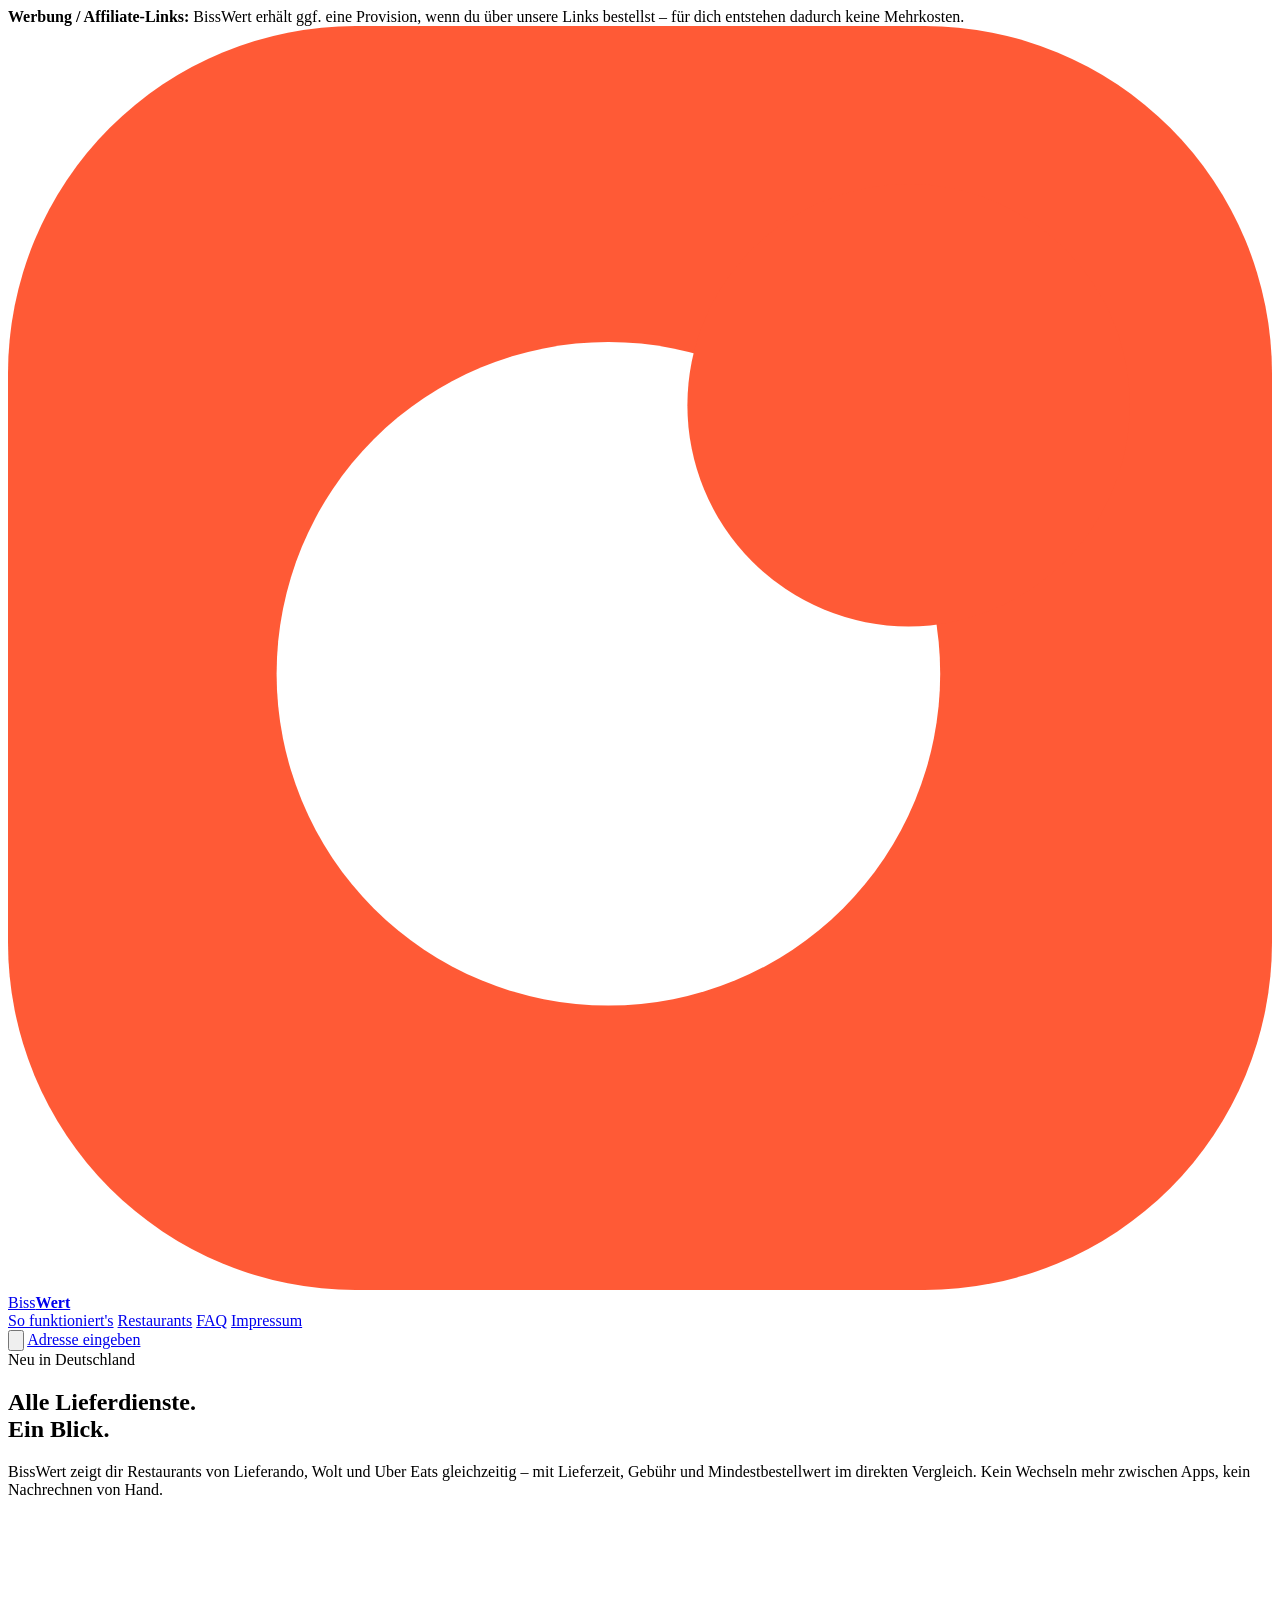
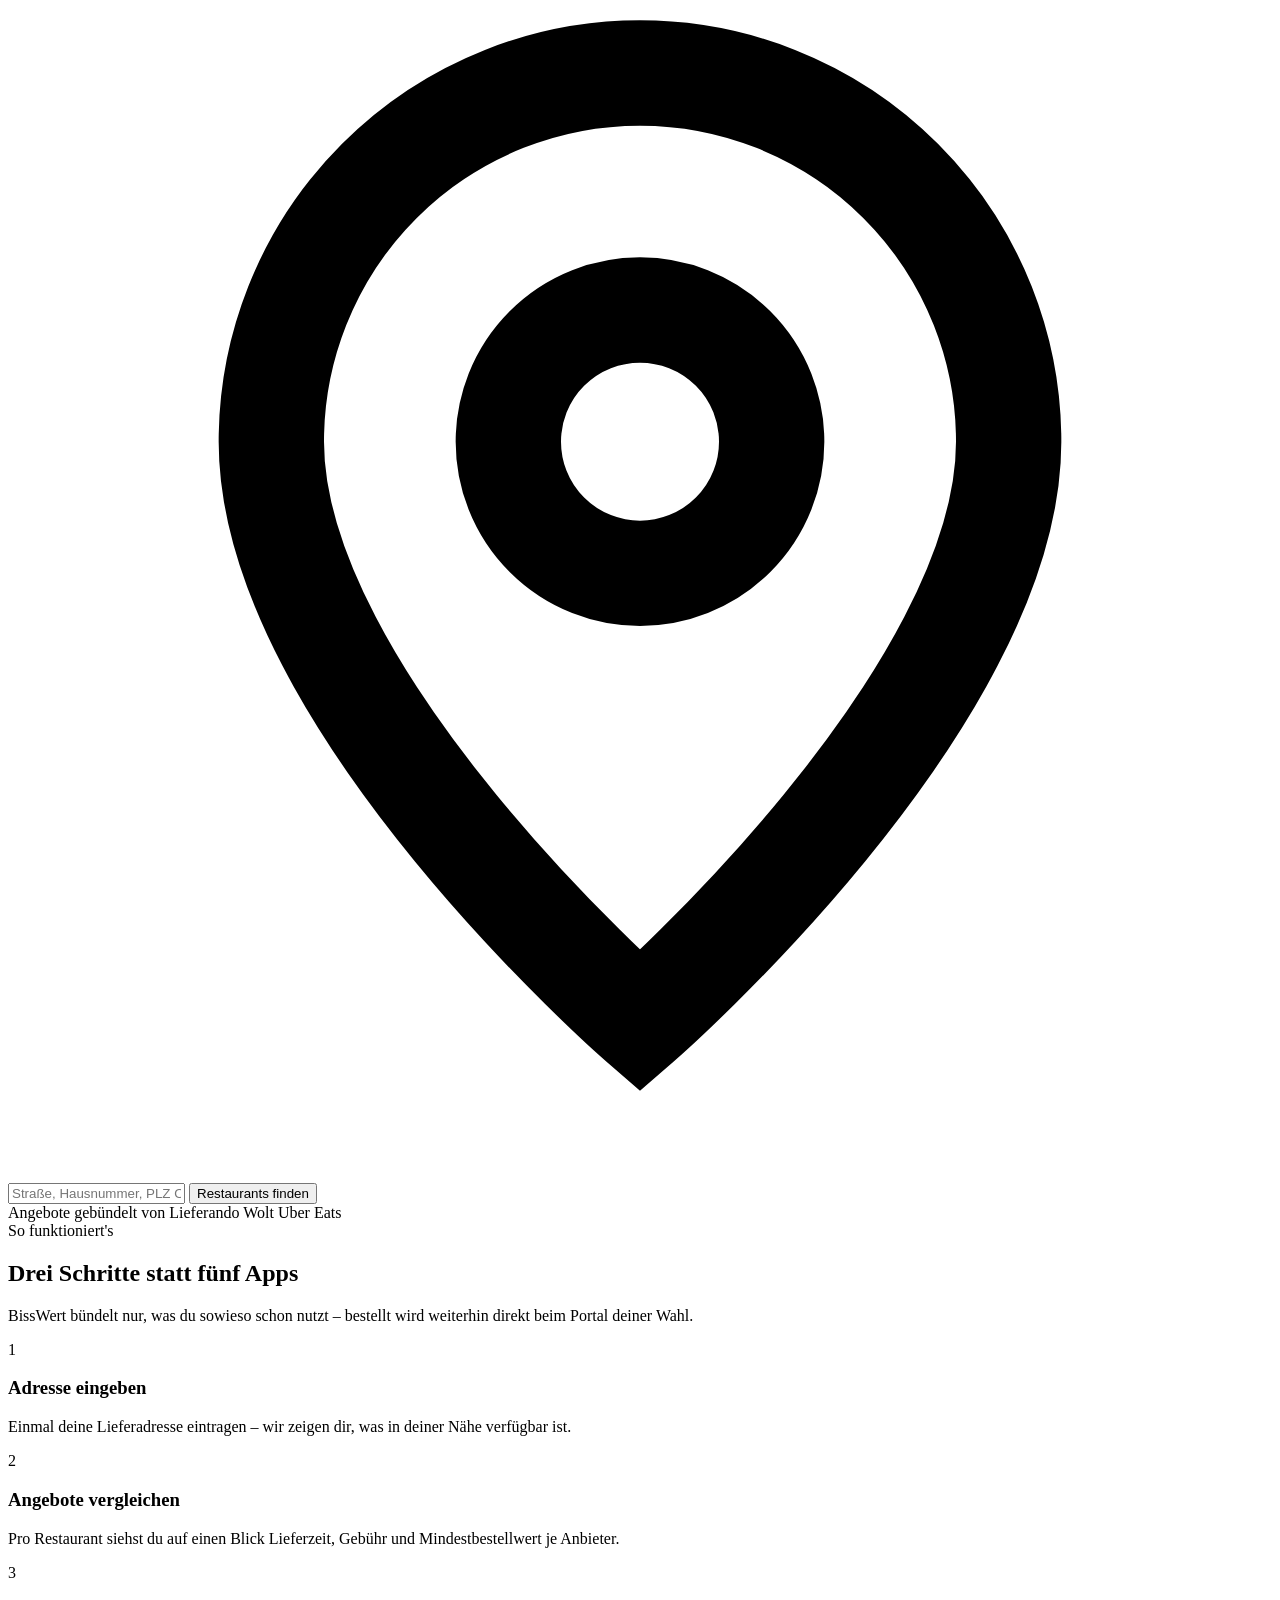
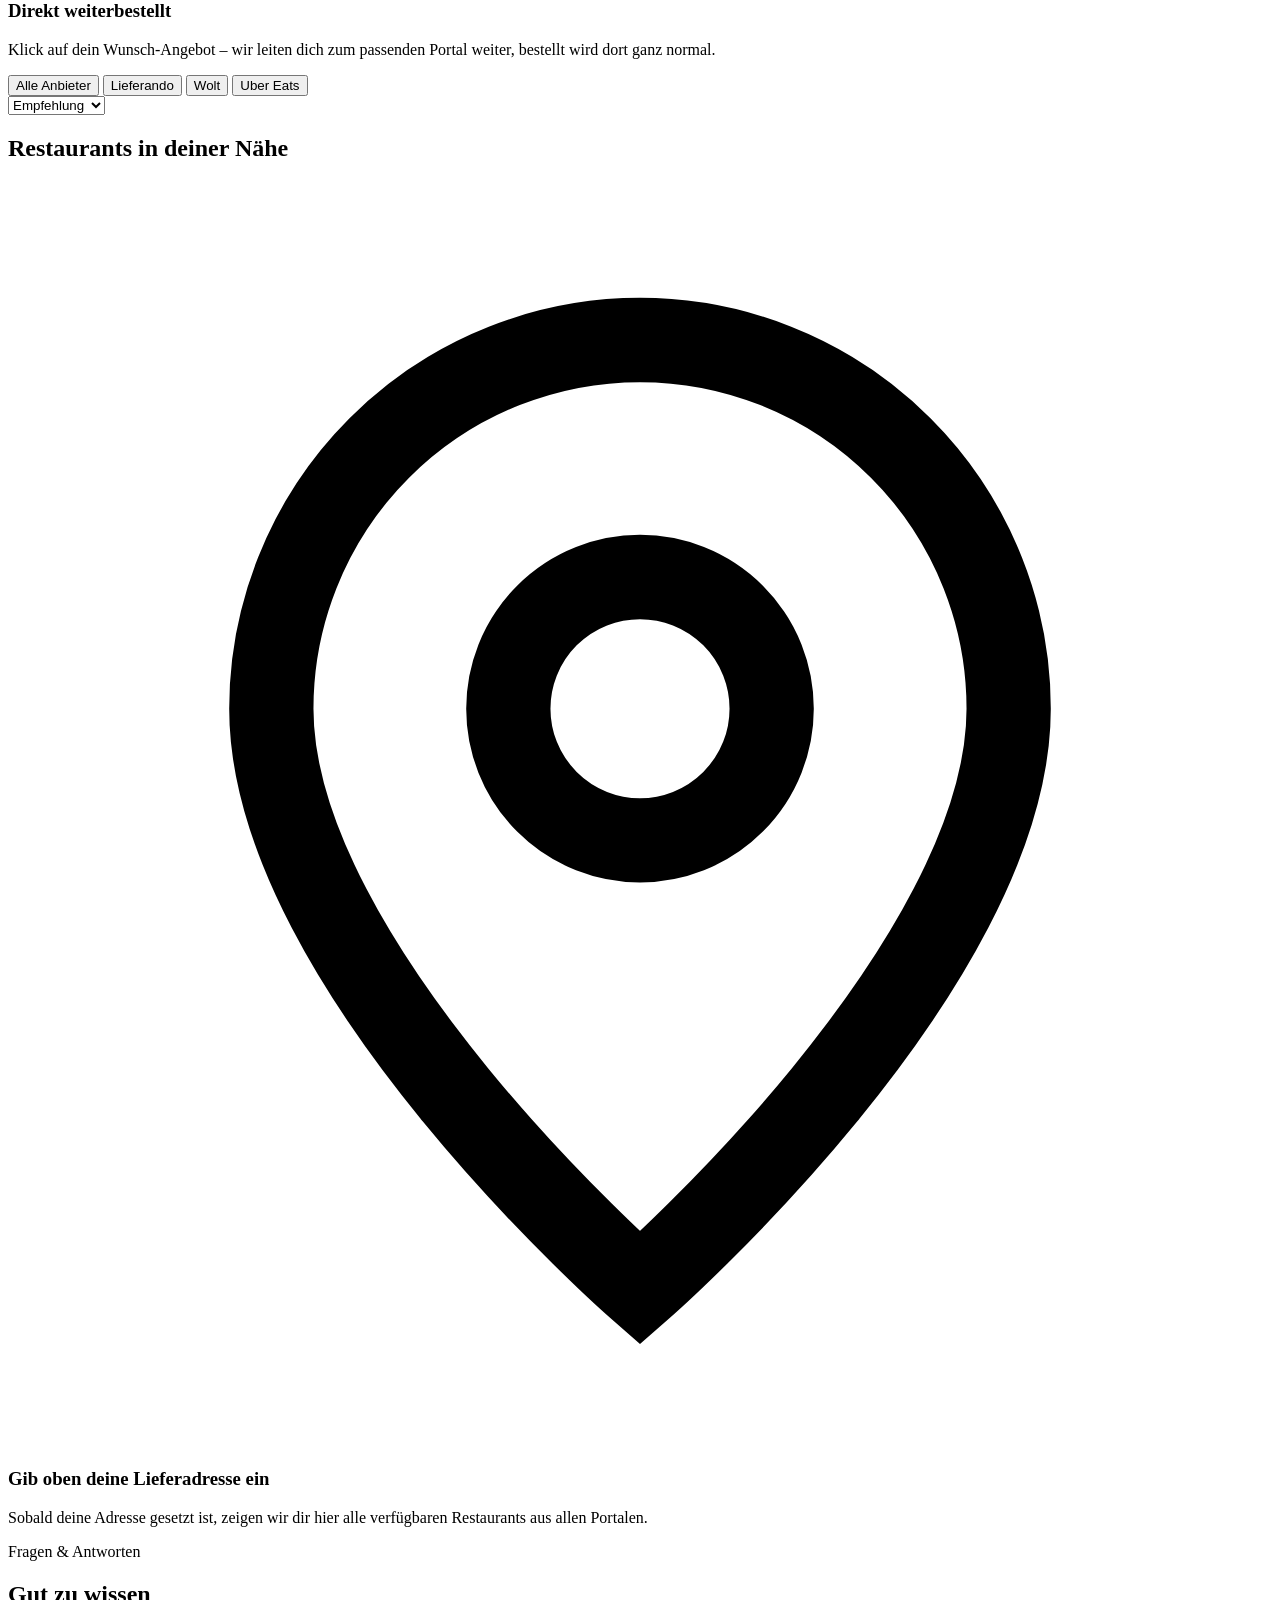
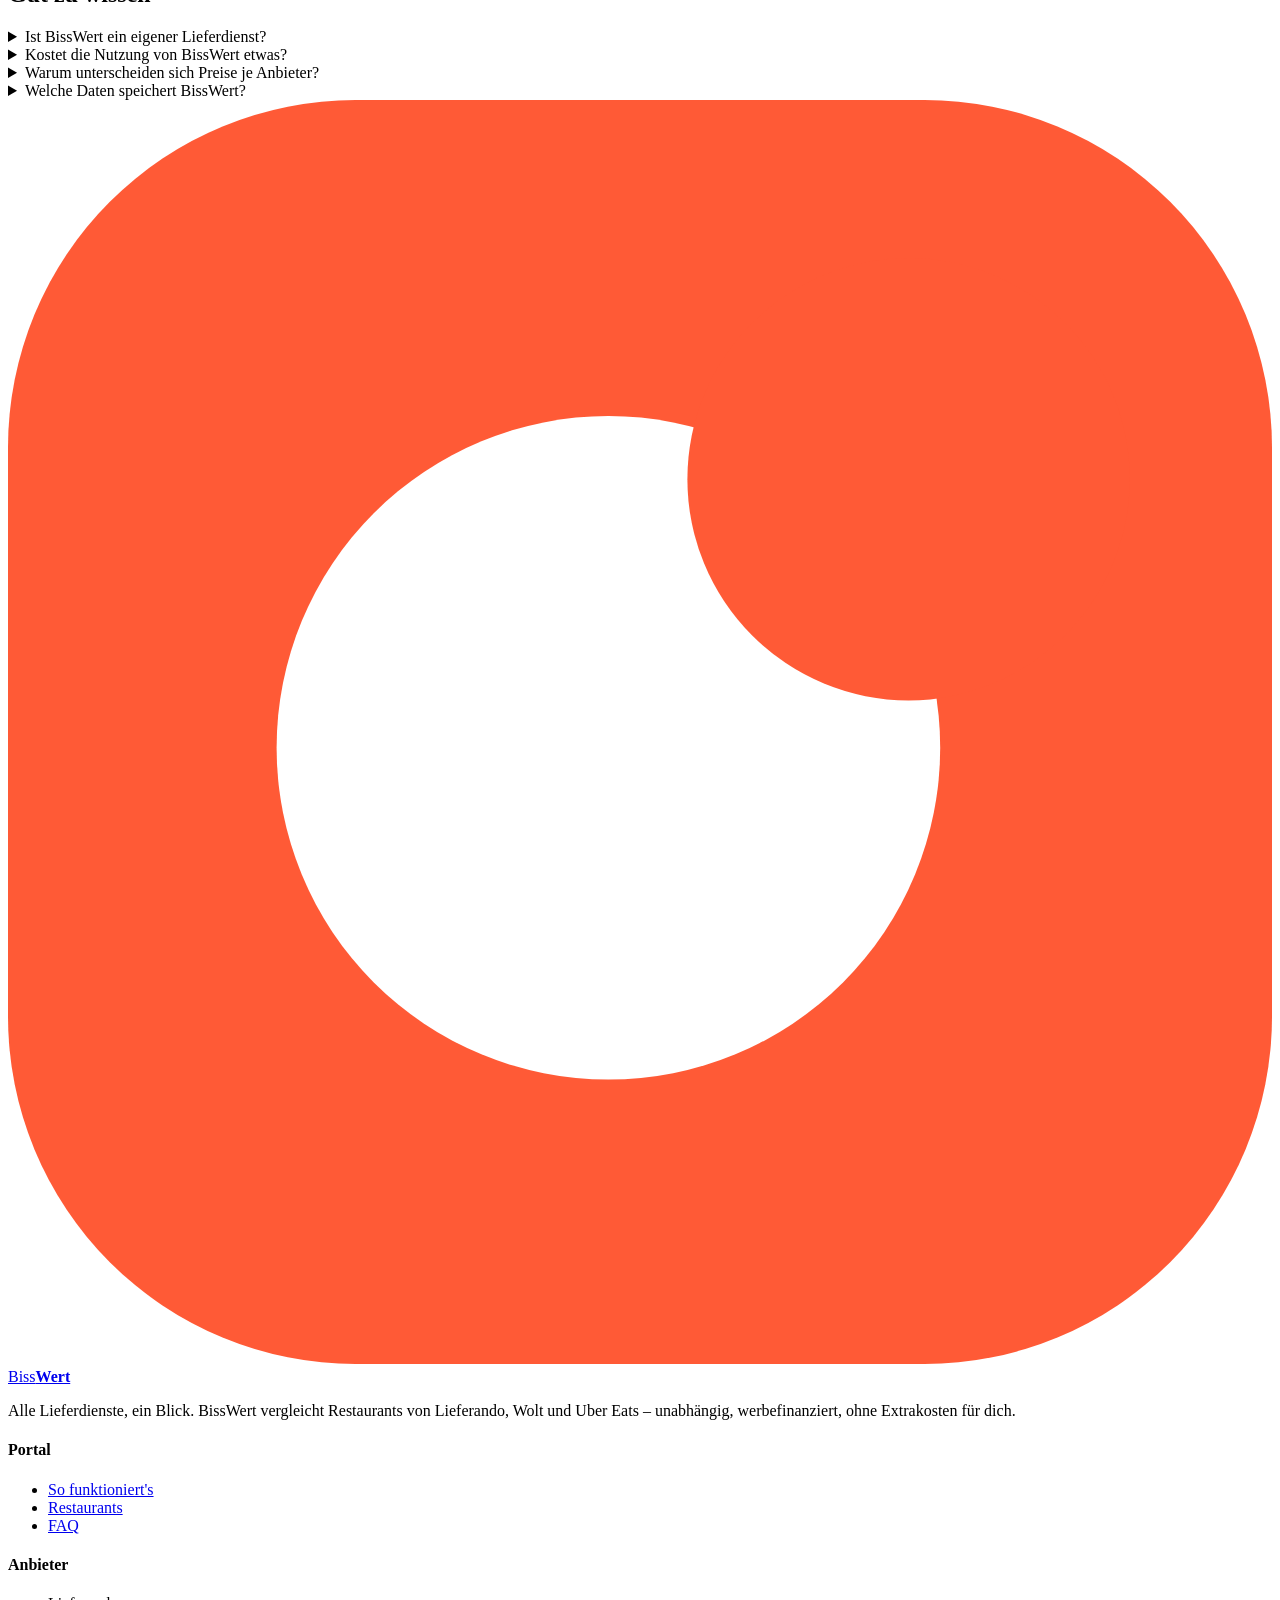
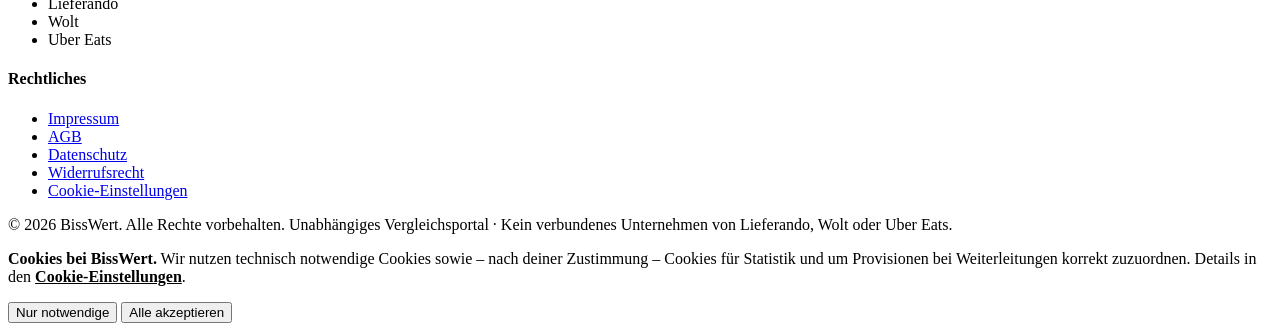
==== index.html @ 99bbf326 "Add files via upload" ====
<!DOCTYPE html>
<html lang="de">
<head>
<meta charset="UTF-8" />
<meta name="viewport" content="width=device-width, initial-scale=1, viewport-fit=cover" />
<title>BissWert – Alle Lieferdienste. Ein Blick.</title>
<meta name="description" content="BissWert vergleicht Restaurants von Lieferando, Wolt, Uber Eats & Co. auf einen Blick – ohne fünf Apps zu öffnen." />
<link rel="icon" href="data:image/svg+xml,<svg xmlns=%22http://www.w3.org/2000/svg%22 viewBox=%220 0 40 40%22><rect width=%2240%22 height=%2240%22 rx=%2211%22 fill=%22%23ff5a36%22/><circle cx=%2220%22 cy=%2220%22 r=%2211%22 fill=%22white%22/><circle cx=%2229%22 cy=%2213%22 r=%227%22 fill=%22%23ff5a36%22/></svg>" />
<link rel="stylesheet" href="css/style.css" />
</head>
<body>

<div class="ad-disclosure">
  <b>Werbung / Affiliate-Links:</b> BissWert erhält ggf. eine Provision, wenn du über unsere Links bestellst – für dich entstehen dadurch keine Mehrkosten.
</div>

<header class="site-header">
  <div class="container">
    <a href="index.html" class="brand" aria-label="BissWert – Startseite">
      <svg class="logo-mark" viewBox="0 0 40 40" xmlns="http://www.w3.org/2000/svg" aria-hidden="true">
        <rect width="40" height="40" rx="11" fill="#FF5A36"/>
        <circle cx="19" cy="20.5" r="10.5" fill="#ffffff"/>
        <circle cx="28.5" cy="12" r="7" fill="#FF5A36"/>
      </svg>
      <span class="brand-name">Biss<b>Wert</b></span>
    </a>
    <nav class="main-nav" aria-label="Hauptnavigation">
      <a href="#so-funktionierts">So funktioniert's</a>
      <a href="#results-section">Restaurants</a>
      <a href="#faq">FAQ</a>
      <a href="legal.html#impressum">Impressum</a>
    </nav>
    <div class="header-actions">
      <button class="address-pill" id="address-pill" type="button">
        <svg viewBox="0 0 24 24" fill="none" stroke="currentColor" stroke-width="2"><path d="M12 21s-7-6.1-7-11a7 7 0 1 1 14 0c0 4.9-7 11-7 11z"/><circle cx="12" cy="10" r="2.5"/></svg>
        <span id="address-pill-text"></span>
      </button>
      <a href="#address-input" class="btn btn-primary btn-sm" id="cta-header">Adresse eingeben</a>
    </div>
  </div>
</header>

<section class="hero">
  <div class="container">
    <span class="eyebrow">Neu in Deutschland</span>
    <h1>Alle Lieferdienste.<br>Ein <span>Blick.</span></h1>
    <p class="hero-sub">
      BissWert zeigt dir Restaurants von Lieferando, Wolt und Uber Eats gleichzeitig –
      mit Lieferzeit, Gebühr und Mindestbestellwert im direkten Vergleich. Kein Wechseln
      mehr zwischen Apps, kein Nachrechnen von Hand.
    </p>

    <form class="search-card" id="address-form">
      <div class="search-row">
        <svg viewBox="0 0 24 24" fill="none" stroke="currentColor" stroke-width="2"><path d="M12 21s-7-6.1-7-11a7 7 0 1 1 14 0c0 4.9-7 11-7 11z"/><circle cx="12" cy="10" r="2.5"/></svg>
        <input id="address-input" type="text" placeholder="Straße, Hausnummer, PLZ Ort" autocomplete="street-address" aria-label="Lieferadresse eingeben" />
        <button class="btn btn-primary" type="submit">Restaurants finden</button>
      </div>
    </form>

    <div class="trust-row">
      <span class="label">Angebote gebündelt von</span>
      <span class="provider-chip"><span class="dot" style="background:#ff8000"></span>Lieferando</span>
      <span class="provider-chip"><span class="dot" style="background:#00c2e0"></span>Wolt</span>
      <span class="provider-chip"><span class="dot" style="background:#06c167"></span>Uber Eats</span>
    </div>
  </div>
</section>

<section class="steps-section" id="so-funktionierts">
  <div class="container">
    <div class="section-head">
      <div class="section-eyebrow">So funktioniert's</div>
      <h2>Drei Schritte statt fünf Apps</h2>
      <p>BissWert bündelt nur, was du sowieso schon nutzt – bestellt wird weiterhin direkt beim Portal deiner Wahl.</p>
    </div>
    <div class="steps-grid">
      <div class="step-card">
        <div class="step-num">1</div>
        <h3>Adresse eingeben</h3>
        <p>Einmal deine Lieferadresse eintragen – wir zeigen dir, was in deiner Nähe verfügbar ist.</p>
      </div>
      <div class="step-card">
        <div class="step-num">2</div>
        <h3>Angebote vergleichen</h3>
        <p>Pro Restaurant siehst du auf einen Blick Lieferzeit, Gebühr und Mindestbestellwert je Anbieter.</p>
      </div>
      <div class="step-card">
        <div class="step-num">3</div>
        <h3>Direkt weiterbestellt</h3>
        <p>Klick auf dein Wunsch-Angebot – wir leiten dich zum passenden Portal weiter, bestellt wird dort ganz normal.</p>
      </div>
    </div>
  </div>
</section>

<section class="results-section" id="results-section">
  <div class="filter-bar">
    <div class="container">
      <div class="filter-chips">
        <button class="chip is-active" data-provider="all">Alle Anbieter</button>
        <button class="chip" data-provider="lieferando"><span class="dot" style="background:#ff8000"></span>Lieferando</button>
        <button class="chip" data-provider="wolt"><span class="dot" style="background:#00c2e0"></span>Wolt</button>
        <button class="chip" data-provider="ubereats"><span class="dot" style="background:#06c167"></span>Uber Eats</button>
      </div>
      <select class="sort-select" id="sort-select" aria-label="Sortierung">
        <option value="empfehlung">Empfehlung</option>
        <option value="zeit">Lieferzeit</option>
        <option value="gebuehr">Liefergebühr</option>
        <option value="bewertung">Bewertung</option>
      </select>
    </div>
  </div>

  <div class="container" id="results">
    <div class="results-meta">
      <h2>Restaurants in deiner Nähe</h2>
      <span id="results-count"></span>
    </div>

    <div class="empty-state" id="empty-state">
      <svg class="icon" viewBox="0 0 24 24" fill="none" stroke="currentColor" stroke-width="1.6"><path d="M12 21s-7-6.1-7-11a7 7 0 1 1 14 0c0 4.9-7 11-7 11z"/><circle cx="12" cy="10" r="2.5"/></svg>
      <h3>Gib oben deine Lieferadresse ein</h3>
      <p>Sobald deine Adresse gesetzt ist, zeigen wir dir hier alle verfügbaren Restaurants aus allen Portalen.</p>
    </div>

    <div class="restaurant-grid" id="restaurant-grid" style="display:none;"></div>
  </div>
</section>

<section class="faq-section" id="faq">
  <div class="container">
    <div class="section-head">
      <div class="section-eyebrow">Fragen &amp; Antworten</div>
      <h2>Gut zu wissen</h2>
    </div>
    <div class="faq-list">
      <details class="faq-item">
        <summary>Ist BissWert ein eigener Lieferdienst?</summary>
        <p>Nein. BissWert liefert nicht selbst und schließt keine Verträge über Speisen ab. Wir zeigen dir gebündelt, was Lieferando, Wolt und Uber Eats in deiner Nähe anbieten – bestellt wird direkt beim jeweiligen Portal.</p>
      </details>
      <details class="faq-item">
        <summary>Kostet die Nutzung von BissWert etwas?</summary>
        <p>Nein, die Nutzung ist für dich kostenlos. Wir finanzieren uns über Provisionen der Partnerportale, wenn du über einen unserer Links bestellst.</p>
      </details>
      <details class="faq-item">
        <summary>Warum unterscheiden sich Preise je Anbieter?</summary>
        <p>Liefergebühren, Mindestbestellwerte und teils auch Speisepreise werden von jedem Portal selbst festgelegt und können sich kurzfristig ändern. Die finalen Angaben siehst du immer auf der Seite des jeweiligen Anbieters.</p>
      </details>
      <details class="faq-item">
        <summary>Welche Daten speichert BissWert?</summary>
        <p>Details dazu findest du in unserer <a href="legal.html#datenschutz" style="color:var(--accent); font-weight:600;">Datenschutzerklärung</a>.</p>
      </details>
    </div>
  </div>
</section>

<footer class="site-footer">
  <div class="container">
    <div class="footer-grid">
      <div class="footer-brand">
        <a href="index.html" class="brand" aria-label="BissWert – Startseite">
          <svg class="logo-mark" viewBox="0 0 40 40" xmlns="http://www.w3.org/2000/svg" aria-hidden="true">
            <rect width="40" height="40" rx="11" fill="#FF5A36"/>
            <circle cx="19" cy="20.5" r="10.5" fill="#ffffff"/>
            <circle cx="28.5" cy="12" r="7" fill="#FF5A36"/>
          </svg>
          <span class="brand-name">Biss<b>Wert</b></span>
        </a>
        <p>Alle Lieferdienste, ein Blick. BissWert vergleicht Restaurants von Lieferando, Wolt und Uber Eats – unabhängig, werbefinanziert, ohne Extrakosten für dich.</p>
      </div>
      <div class="footer-col">
        <h4>Portal</h4>
        <ul>
          <li><a href="index.html#so-funktionierts">So funktioniert's</a></li>
          <li><a href="index.html#results-section">Restaurants</a></li>
          <li><a href="index.html#faq">FAQ</a></li>
        </ul>
      </div>
      <div class="footer-col">
        <h4>Anbieter</h4>
        <ul>
          <li><span>Lieferando</span></li>
          <li><span>Wolt</span></li>
          <li><span>Uber Eats</span></li>
        </ul>
      </div>
      <div class="footer-col">
        <h4>Rechtliches</h4>
        <ul>
          <li><a href="legal.html#impressum">Impressum</a></li>
          <li><a href="legal.html#agb">AGB</a></li>
          <li><a href="legal.html#datenschutz">Datenschutz</a></li>
          <li><a href="legal.html#widerruf">Widerrufsrecht</a></li>
          <li><a href="legal.html#cookies">Cookie-Einstellungen</a></li>
        </ul>
      </div>
    </div>
    <div class="footer-bottom">
      <span>© <span id="year"></span> BissWert. Alle Rechte vorbehalten.</span>
      <span>Unabhängiges Vergleichsportal · Kein verbundenes Unternehmen von Lieferando, Wolt oder Uber Eats.</span>
    </div>
  </div>
</footer>

<div class="cookie-banner" id="cookie-banner">
  <p><b>Cookies bei BissWert.</b> Wir nutzen technisch notwendige Cookies sowie – nach deiner Zustimmung – Cookies für Statistik und um Provisionen bei Weiterleitungen korrekt zuzuordnen. Details in den <a href="legal.html#cookies" style="color:var(--accent); font-weight:600;">Cookie-Einstellungen</a>.</p>
  <div class="cookie-actions">
    <button class="btn btn-ghost btn-sm" id="cookie-necessary">Nur notwendige</button>
    <button class="btn btn-primary btn-sm" id="cookie-accept">Alle akzeptieren</button>
  </div>
</div>

<div class="toast" id="toast"></div>

<script>document.getElementById("year").textContent = new Date().getFullYear();</script>
<script src="js/config.js"></script>
<script src="js/app.js"></script>
</body>
</html>
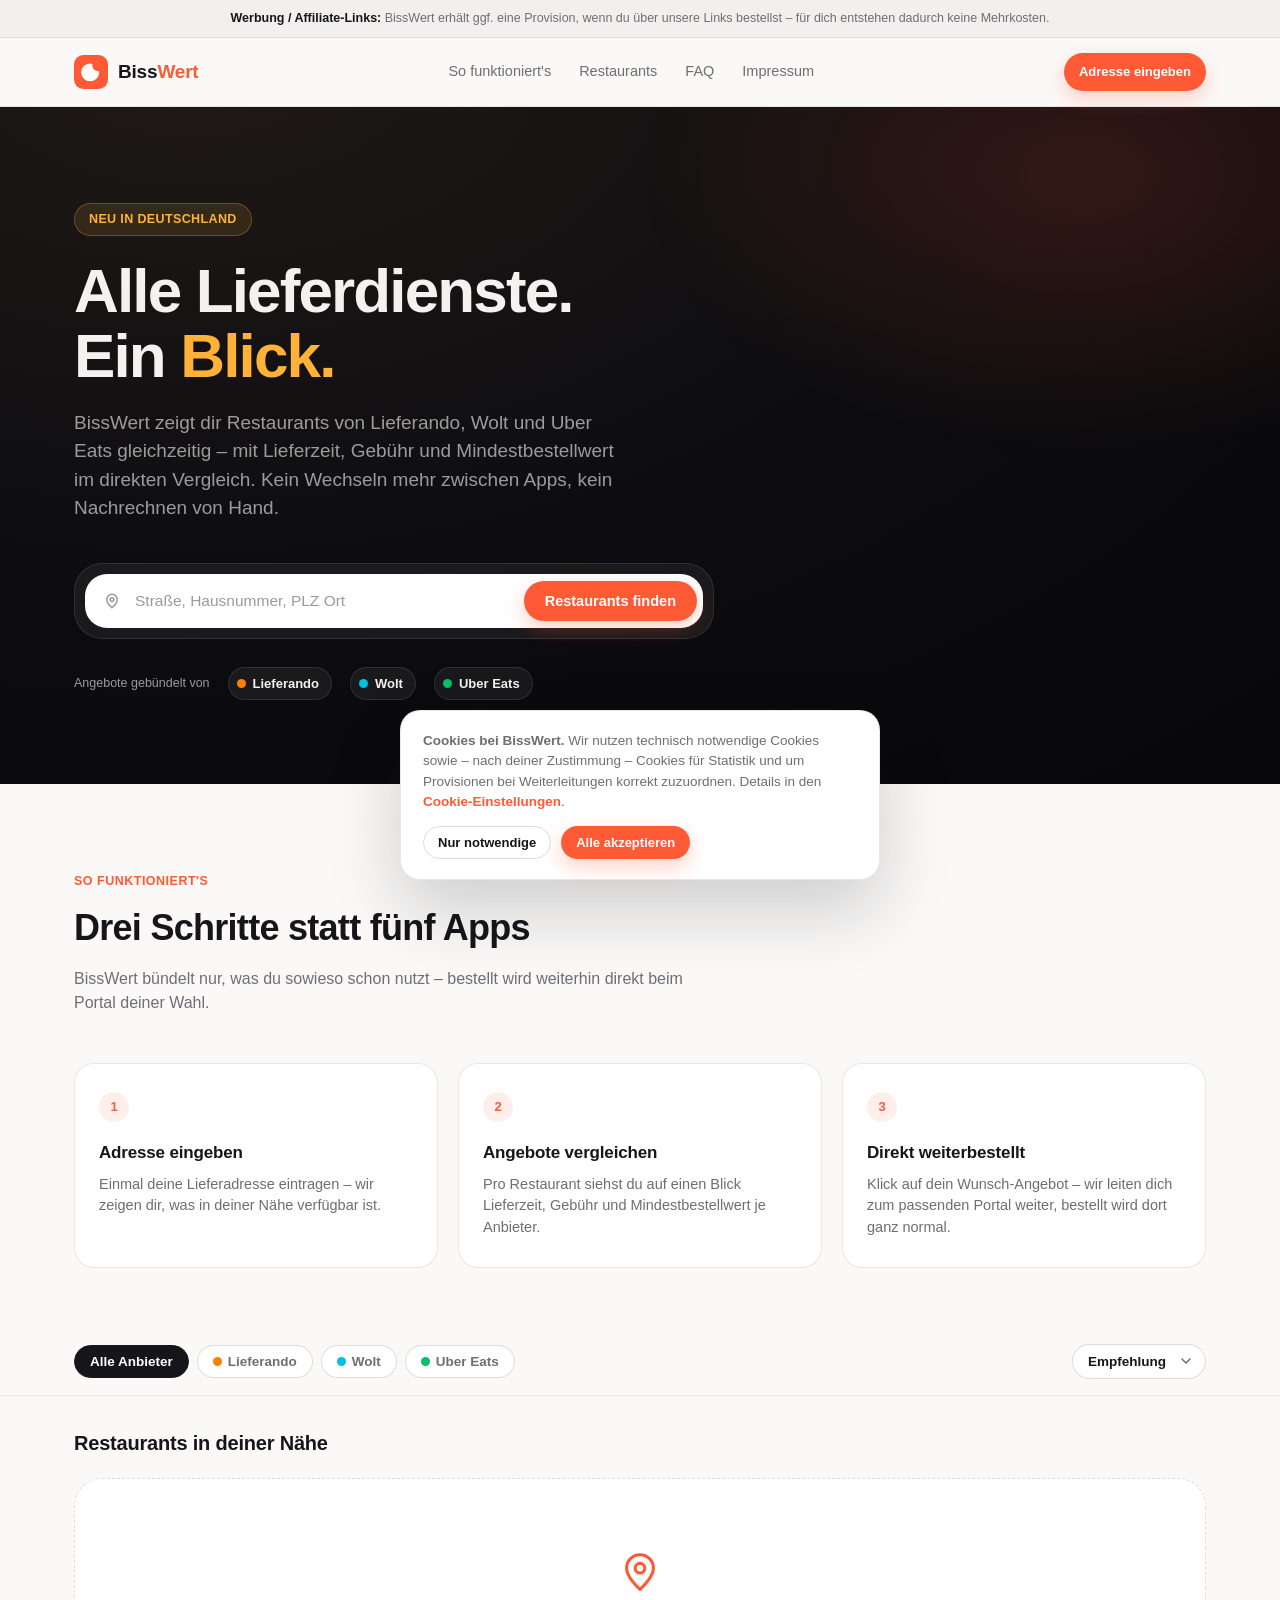
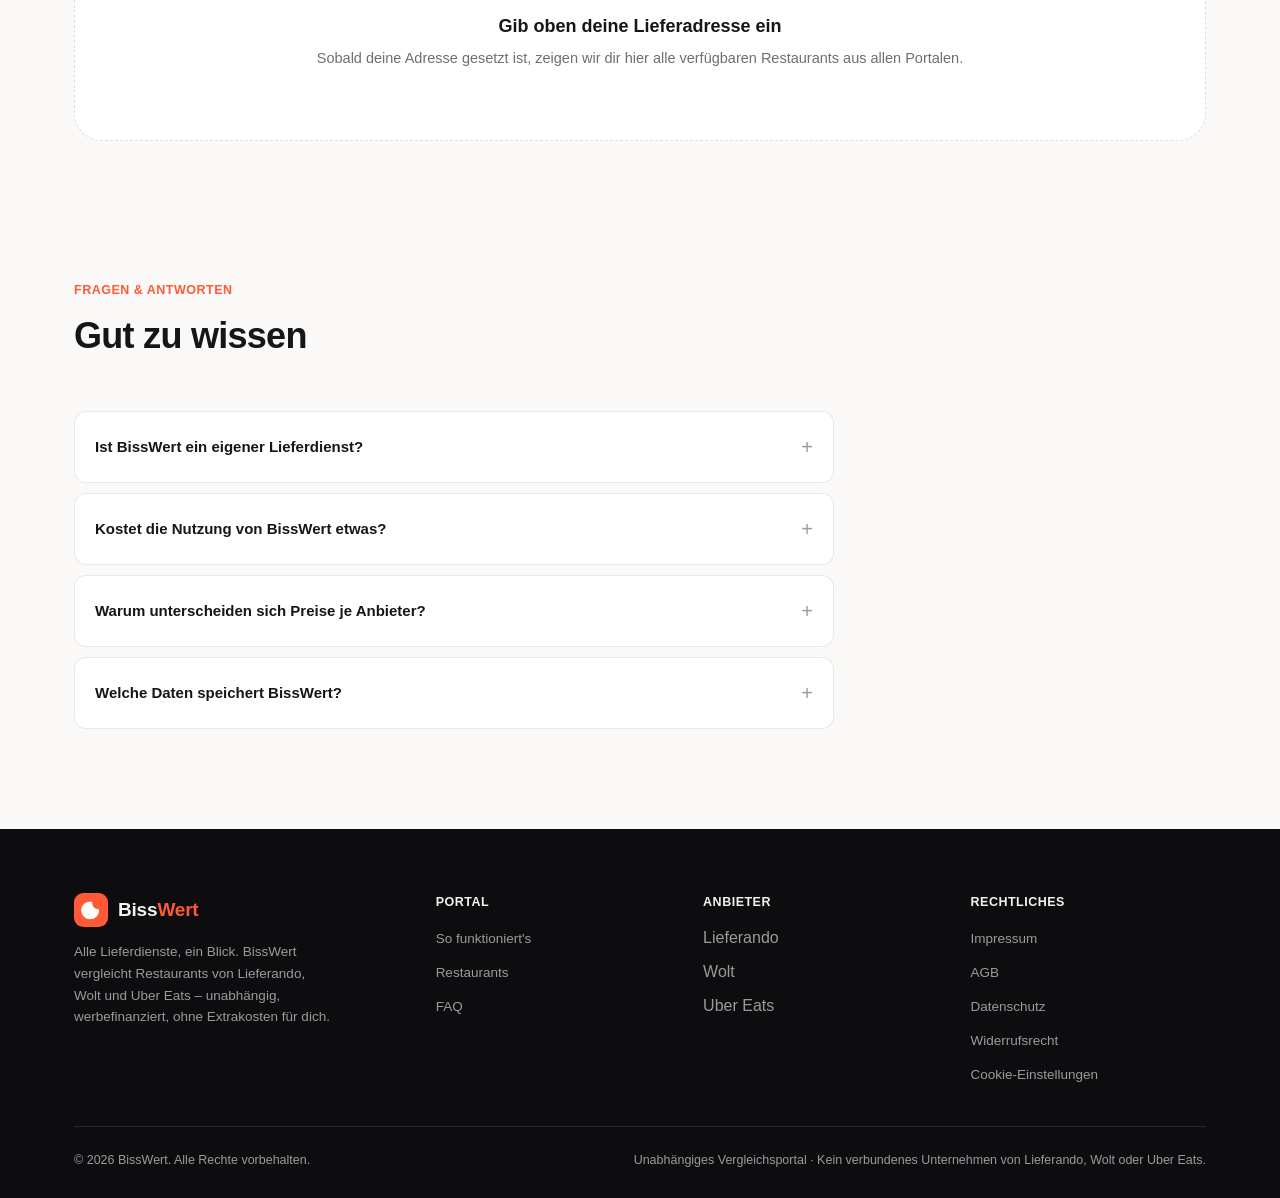
==== commit d2a7aa0d: "Update index.html" ====
--- a/index.html
+++ b/index.html
@@ -6,7 +6,7 @@
 <title>BissWert – Alle Lieferdienste. Ein Blick.</title>
 <meta name="description" content="BissWert vergleicht Restaurants von Lieferando, Wolt, Uber Eats & Co. auf einen Blick – ohne fünf Apps zu öffnen." />
 <link rel="icon" href="data:image/svg+xml,<svg xmlns=%22http://www.w3.org/2000/svg%22 viewBox=%220 0 40 40%22><rect width=%2240%22 height=%2240%22 rx=%2211%22 fill=%22%23ff5a36%22/><circle cx=%2220%22 cy=%2220%22 r=%2211%22 fill=%22white%22/><circle cx=%2229%22 cy=%2213%22 r=%227%22 fill=%22%23ff5a36%22/></svg>" />
-<link rel="stylesheet" href="css/style.css" />
+<link rel="stylesheet" href="style.css" />
 </head>
 <body>
 
@@ -214,7 +214,7 @@
 <div class="toast" id="toast"></div>
 
 <script>document.getElementById("year").textContent = new Date().getFullYear();</script>
-<script src="js/config.js"></script>
-<script src="js/app.js"></script>
+<script src="config.js"></script>
+<script src="app.js"></script>
 </body>
 </html>
--- a/style.css
+++ b/style.css
@@ -0,0 +1,661 @@
+/* =========================================================
+   BissWert – Stylesheet
+   Design-Tokens ganz oben. Farben/Radien/Schatten hier zentral
+   anpassen, der Rest der Datei referenziert nur die Variablen.
+   ========================================================= */
+
+:root {
+  /* Farben */
+  --ink: #16161a;
+  --ink-soft: #6e6e73;
+  --ink-faint: #9a9aa1;
+  --paper: #faf9f8;
+  --paper-alt: #f1f0ee;
+  --card: #ffffff;
+  --line: rgba(20, 20, 22, 0.09);
+  --line-strong: rgba(20, 20, 22, 0.14);
+
+  --accent: #ff5a36;       /* Coral – Haupt-CTA-Farbe */
+  --accent-dark: #e2481f;
+  --accent-ink: #ffffff;
+  --gold: #ffb238;         /* für "bester Preis" Badges */
+  --success: #2fb768;
+
+  --deep: #0d0d10;         /* Hero-Hintergrund */
+  --deep-card: #1a1a1e;
+  --deep-line: rgba(255, 255, 255, 0.1);
+  --deep-text: #f3f2f0;
+  --deep-text-soft: rgba(243, 242, 240, 0.62);
+
+  /* Anbieterfarben – nur als kleine Akzent-Punkte, keine Logos/IP */
+  --c-lieferando: #ff8000;
+  --c-wolt: #00c2e0;
+  --c-ubereats: #06c167;
+
+  /* Radien */
+  --radius-lg: 28px;
+  --radius-md: 20px;
+  --radius-sm: 12px;
+  --radius-pill: 999px;
+
+  /* Schatten */
+  --shadow-sm: 0 1px 2px rgba(16, 16, 20, 0.05), 0 1px 1px rgba(16, 16, 20, 0.03);
+  --shadow-md: 0 10px 30px rgba(16, 16, 20, 0.08);
+  --shadow-lg: 0 30px 70px rgba(16, 16, 20, 0.18);
+
+  --ease: cubic-bezier(0.22, 1, 0.36, 1);
+  --font: -apple-system, BlinkMacSystemFont, "SF Pro Display", "SF Pro Text",
+    "Inter", "Segoe UI", Roboto, Helvetica, Arial, sans-serif;
+}
+
+* { box-sizing: border-box; }
+html { scroll-behavior: smooth; }
+
+body {
+  margin: 0;
+  font-family: var(--font);
+  color: var(--ink);
+  background: var(--paper);
+  -webkit-font-smoothing: antialiased;
+  line-height: 1.5;
+}
+
+img, svg { display: block; max-width: 100%; }
+a { color: inherit; text-decoration: none; }
+button { font-family: inherit; cursor: pointer; }
+ul { margin: 0; padding: 0; list-style: none; }
+
+:focus-visible {
+  outline: 2px solid var(--accent);
+  outline-offset: 3px;
+  border-radius: 6px;
+}
+
+.container {
+  width: 100%;
+  max-width: 1180px;
+  margin: 0 auto;
+  padding: 0 24px;
+}
+
+/* ---------- Kopfzeile ---------- */
+.site-header {
+  position: sticky;
+  top: 0;
+  z-index: 40;
+  background: rgba(250, 249, 248, 0.82);
+  backdrop-filter: saturate(180%) blur(16px);
+  -webkit-backdrop-filter: saturate(180%) blur(16px);
+  border-bottom: 1px solid var(--line);
+}
+.site-header .container {
+  display: flex;
+  align-items: center;
+  justify-content: space-between;
+  height: 68px;
+}
+.brand { display: flex; align-items: center; gap: 10px; }
+.brand .logo-mark { width: 34px; height: 34px; }
+.brand-name {
+  font-size: 19px;
+  font-weight: 700;
+  letter-spacing: -0.01em;
+}
+.brand-name b { color: var(--accent); }
+
+.main-nav { display: flex; align-items: center; gap: 28px; }
+.main-nav a {
+  font-size: 14.5px;
+  font-weight: 500;
+  color: var(--ink-soft);
+  transition: color 0.2s var(--ease);
+}
+.main-nav a:hover { color: var(--ink); }
+
+.header-actions { display: flex; align-items: center; gap: 10px; }
+.address-pill {
+  display: none;
+  align-items: center;
+  gap: 8px;
+  font-size: 13.5px;
+  font-weight: 600;
+  background: var(--paper-alt);
+  border: 1px solid var(--line);
+  border-radius: var(--radius-pill);
+  padding: 8px 14px 8px 12px;
+}
+.address-pill.is-visible { display: inline-flex; }
+.address-pill svg { width: 14px; height: 14px; opacity: 0.6; }
+
+.btn {
+  display: inline-flex;
+  align-items: center;
+  justify-content: center;
+  gap: 8px;
+  font-size: 14.5px;
+  font-weight: 600;
+  border-radius: var(--radius-pill);
+  border: 1px solid transparent;
+  padding: 11px 20px;
+  transition: transform 0.18s var(--ease), background 0.18s var(--ease), box-shadow 0.18s var(--ease);
+}
+.btn:active { transform: scale(0.97); }
+.btn-primary {
+  background: var(--accent);
+  color: var(--accent-ink);
+  box-shadow: 0 8px 20px rgba(255, 90, 54, 0.28);
+}
+.btn-primary:hover { background: var(--accent-dark); }
+.btn-ghost {
+  background: transparent;
+  border-color: var(--line-strong);
+  color: var(--ink);
+}
+.btn-ghost:hover { background: var(--paper-alt); }
+.btn-sm { padding: 8px 14px; font-size: 13px; }
+
+/* ---------- Hero ---------- */
+.hero {
+  background: radial-gradient(120% 140% at 15% -10%, #201a17 0%, var(--deep) 55%, #08080a 100%);
+  color: var(--deep-text);
+  padding: 96px 0 84px;
+  position: relative;
+  overflow: hidden;
+}
+.hero::after {
+  content: "";
+  position: absolute;
+  inset: 0;
+  background: radial-gradient(50% 60% at 85% 10%, rgba(255, 90, 54, 0.16), transparent 70%);
+  pointer-events: none;
+}
+.hero .container { position: relative; }
+.eyebrow {
+  display: inline-flex;
+  align-items: center;
+  gap: 8px;
+  font-size: 12.5px;
+  font-weight: 600;
+  letter-spacing: 0.03em;
+  text-transform: uppercase;
+  color: var(--gold);
+  background: rgba(255, 178, 56, 0.12);
+  border: 1px solid rgba(255, 178, 56, 0.28);
+  padding: 6px 14px;
+  border-radius: var(--radius-pill);
+  margin-bottom: 22px;
+}
+.hero h1 {
+  font-size: clamp(34px, 5.6vw, 62px);
+  line-height: 1.06;
+  letter-spacing: -0.03em;
+  font-weight: 700;
+  margin: 0 0 20px;
+  max-width: 780px;
+}
+.hero h1 span { color: var(--gold); }
+.hero-sub {
+  font-size: clamp(16px, 2vw, 19px);
+  color: var(--deep-text-soft);
+  max-width: 560px;
+  margin: 0 0 40px;
+}
+
+.search-card {
+  background: rgba(255, 255, 255, 0.06);
+  border: 1px solid var(--deep-line);
+  border-radius: var(--radius-lg);
+  padding: 10px;
+  max-width: 640px;
+  backdrop-filter: blur(6px);
+}
+.search-row {
+  display: flex;
+  align-items: center;
+  gap: 6px;
+  background: var(--card);
+  border-radius: calc(var(--radius-lg) - 6px);
+  padding: 6px 6px 6px 18px;
+}
+.search-row svg { width: 18px; height: 18px; color: var(--ink-faint); flex-shrink: 0; }
+.search-row input {
+  flex: 1;
+  border: none;
+  outline: none;
+  font-size: 15.5px;
+  font-family: inherit;
+  padding: 12px 8px;
+  color: var(--ink);
+  background: transparent;
+}
+.search-row input::placeholder { color: var(--ink-faint); }
+.search-row .btn { white-space: nowrap; }
+
+.trust-row {
+  display: flex;
+  align-items: center;
+  flex-wrap: wrap;
+  gap: 18px;
+  margin-top: 28px;
+}
+.trust-row span.label {
+  font-size: 12.5px;
+  color: var(--deep-text-soft);
+}
+.provider-chip {
+  display: inline-flex;
+  align-items: center;
+  gap: 7px;
+  font-size: 13px;
+  font-weight: 600;
+  color: var(--deep-text);
+  background: rgba(255, 255, 255, 0.06);
+  border: 1px solid var(--deep-line);
+  padding: 6px 12px 6px 8px;
+  border-radius: var(--radius-pill);
+}
+.dot { width: 9px; height: 9px; border-radius: 50%; flex-shrink: 0; }
+
+/* ---------- Ad-Disclosure ---------- */
+.ad-disclosure {
+  background: var(--paper-alt);
+  border-bottom: 1px solid var(--line);
+  font-size: 12.5px;
+  color: var(--ink-soft);
+  text-align: center;
+  padding: 9px 16px;
+}
+.ad-disclosure b { color: var(--ink); }
+
+/* ---------- Steps ---------- */
+.steps-section { padding: 88px 0 40px; }
+.section-head { max-width: 620px; margin-bottom: 48px; }
+.section-eyebrow {
+  font-size: 12.5px;
+  font-weight: 700;
+  letter-spacing: 0.04em;
+  text-transform: uppercase;
+  color: var(--accent);
+  margin-bottom: 10px;
+}
+.section-head h2 {
+  font-size: clamp(26px, 3.4vw, 36px);
+  letter-spacing: -0.02em;
+  margin: 0 0 12px;
+}
+.section-head p { color: var(--ink-soft); font-size: 16px; margin: 0; }
+
+.steps-grid {
+  display: grid;
+  grid-template-columns: repeat(3, 1fr);
+  gap: 20px;
+}
+.step-card {
+  background: var(--card);
+  border: 1px solid var(--line);
+  border-radius: var(--radius-md);
+  padding: 28px 24px;
+}
+.step-num {
+  font-size: 13px;
+  font-weight: 700;
+  color: var(--accent);
+  background: rgba(255, 90, 54, 0.1);
+  width: 30px; height: 30px;
+  border-radius: 50%;
+  display: flex; align-items: center; justify-content: center;
+  margin-bottom: 18px;
+}
+.step-card h3 { font-size: 17px; margin: 0 0 8px; letter-spacing: -0.01em; }
+.step-card p { font-size: 14.5px; color: var(--ink-soft); margin: 0; }
+
+/* ---------- Ergebnisse ---------- */
+.results-section { padding: 20px 0 100px; }
+
+.filter-bar {
+  position: sticky;
+  top: 68px;
+  z-index: 30;
+  background: rgba(250, 249, 248, 0.9);
+  backdrop-filter: blur(14px);
+  -webkit-backdrop-filter: blur(14px);
+  border-bottom: 1px solid var(--line);
+  padding: 16px 0;
+  margin-bottom: 32px;
+}
+.filter-bar .container {
+  display: flex;
+  align-items: center;
+  justify-content: space-between;
+  gap: 16px;
+  flex-wrap: wrap;
+}
+.filter-chips { display: flex; gap: 8px; flex-wrap: wrap; }
+.chip {
+  font-size: 13.5px;
+  font-weight: 600;
+  padding: 8px 15px;
+  border-radius: var(--radius-pill);
+  border: 1px solid var(--line-strong);
+  background: var(--card);
+  color: var(--ink-soft);
+  transition: all 0.18s var(--ease);
+  display: inline-flex; align-items: center; gap: 6px;
+}
+.chip:hover { border-color: var(--ink-faint); color: var(--ink); }
+.chip.is-active {
+  background: var(--ink);
+  border-color: var(--ink);
+  color: #fff;
+}
+
+.sort-select {
+  font-family: inherit;
+  font-size: 13.5px;
+  font-weight: 600;
+  color: var(--ink);
+  background: var(--card);
+  border: 1px solid var(--line-strong);
+  border-radius: var(--radius-pill);
+  padding: 9px 34px 9px 15px;
+  appearance: none;
+  background-image: url("data:image/svg+xml,%3Csvg xmlns='http://www.w3.org/2000/svg' width='10' height='6'%3E%3Cpath d='M1 1l4 4 4-4' stroke='%236e6e73' stroke-width='1.5' fill='none' stroke-linecap='round'/%3E%3C/svg%3E");
+  background-repeat: no-repeat;
+  background-position: right 14px center;
+}
+
+.results-meta {
+  display: flex;
+  align-items: baseline;
+  justify-content: space-between;
+  margin-bottom: 20px;
+}
+.results-meta h2 { font-size: 20px; margin: 0; letter-spacing: -0.01em; }
+.results-meta span { font-size: 13.5px; color: var(--ink-soft); }
+
+/* Leerer Zustand vor Adresseingabe */
+.empty-state {
+  text-align: center;
+  padding: 70px 20px;
+  background: var(--card);
+  border: 1px dashed var(--line-strong);
+  border-radius: var(--radius-lg);
+  color: var(--ink-soft);
+}
+.empty-state .icon {
+  width: 46px; height: 46px;
+  margin: 0 auto 18px;
+  color: var(--accent);
+}
+.empty-state h3 { color: var(--ink); font-size: 18px; margin: 0 0 8px; }
+.empty-state p { font-size: 14.5px; margin: 0; }
+
+/* Karten-Grid */
+.restaurant-grid {
+  display: grid;
+  grid-template-columns: repeat(3, 1fr);
+  gap: 22px;
+}
+
+.r-card {
+  background: var(--card);
+  border: 1px solid var(--line);
+  border-radius: var(--radius-md);
+  overflow: hidden;
+  transition: transform 0.25s var(--ease), box-shadow 0.25s var(--ease);
+}
+.r-card:hover { transform: translateY(-4px); box-shadow: var(--shadow-lg); }
+
+.r-media {
+  height: 132px;
+  position: relative;
+  display: flex;
+  align-items: center;
+  justify-content: center;
+  font-size: 40px;
+}
+.r-media .best-badge {
+  position: absolute;
+  top: 12px; left: 12px;
+  background: var(--gold);
+  color: #241a05;
+  font-size: 11.5px;
+  font-weight: 700;
+  padding: 5px 10px;
+  border-radius: var(--radius-pill);
+}
+.r-media .fav-btn {
+  position: absolute;
+  top: 12px; right: 12px;
+  width: 30px; height: 30px;
+  border-radius: 50%;
+  background: rgba(255, 255, 255, 0.85);
+  border: none;
+  display: flex; align-items: center; justify-content: center;
+  color: var(--ink-soft);
+  backdrop-filter: blur(4px);
+}
+.r-media .fav-btn svg { width: 15px; height: 15px; }
+
+.r-body { padding: 16px 18px 18px; }
+.r-top { display: flex; align-items: start; justify-content: space-between; gap: 8px; }
+.r-name { font-size: 16.5px; font-weight: 700; letter-spacing: -0.01em; margin: 0; }
+.r-rating {
+  flex-shrink: 0;
+  display: inline-flex; align-items: center; gap: 4px;
+  font-size: 13px; font-weight: 600; color: var(--ink);
+  background: var(--paper-alt);
+  padding: 3px 8px;
+  border-radius: var(--radius-pill);
+}
+.r-rating svg { width: 11px; height: 11px; color: var(--gold); }
+.r-cuisine { font-size: 13px; color: var(--ink-soft); margin: 3px 0 14px; }
+
+.r-providers { display: flex; flex-wrap: wrap; gap: 6px; margin-bottom: 14px; }
+.p-badge {
+  display: inline-flex; align-items: center; gap: 5px;
+  font-size: 11.5px; font-weight: 700;
+  padding: 5px 9px 5px 7px;
+  border-radius: var(--radius-pill);
+  background: var(--paper-alt);
+  color: var(--ink-soft);
+  border: 1px solid var(--line);
+}
+.p-badge .dot { width: 7px; height: 7px; }
+
+.r-offers { display: flex; flex-direction: column; gap: 8px; }
+.offer-row {
+  display: flex; align-items: center; justify-content: space-between;
+  padding: 10px 12px;
+  border-radius: var(--radius-sm);
+  background: var(--paper-alt);
+  border: 1px solid transparent;
+  transition: border-color 0.18s var(--ease), background 0.18s var(--ease);
+}
+.offer-row.is-best { background: rgba(47, 183, 104, 0.08); border-color: rgba(47, 183, 104, 0.3); }
+.offer-left { display: flex; align-items: center; gap: 9px; min-width: 0; }
+.offer-left .dot { width: 8px; height: 8px; flex-shrink: 0; }
+.offer-name { font-size: 12.5px; font-weight: 700; }
+.offer-meta { font-size: 11.5px; color: var(--ink-soft); }
+.offer-go {
+  flex-shrink: 0;
+  font-size: 12px;
+  font-weight: 700;
+  color: var(--accent);
+  display: inline-flex; align-items: center; gap: 4px;
+  padding: 6px 10px;
+  border-radius: var(--radius-pill);
+  background: rgba(255, 90, 54, 0.1);
+}
+.offer-go:hover { background: rgba(255, 90, 54, 0.18); }
+.offer-go svg { width: 11px; height: 11px; }
+
+.no-results {
+  grid-column: 1 / -1;
+  text-align: center;
+  padding: 50px 20px;
+  color: var(--ink-soft);
+  font-size: 14.5px;
+}
+
+/* ---------- FAQ ---------- */
+.faq-section { padding: 40px 0 100px; }
+.faq-list { max-width: 760px; display: flex; flex-direction: column; gap: 10px; }
+.faq-item {
+  background: var(--card);
+  border: 1px solid var(--line);
+  border-radius: var(--radius-sm);
+  padding: 4px 20px;
+}
+.faq-item summary {
+  cursor: pointer;
+  list-style: none;
+  padding: 16px 0;
+  font-size: 15px;
+  font-weight: 600;
+  display: flex;
+  align-items: center;
+  justify-content: space-between;
+}
+.faq-item summary::-webkit-details-marker { display: none; }
+.faq-item summary::after {
+  content: "+";
+  font-size: 20px;
+  font-weight: 400;
+  color: var(--ink-faint);
+  transition: transform 0.2s var(--ease);
+}
+.faq-item[open] summary::after { transform: rotate(45deg); }
+.faq-item p { margin: 0 0 16px; font-size: 14px; color: var(--ink-soft); }
+
+/* ---------- Footer ---------- */
+.site-footer {
+  background: var(--deep);
+  color: var(--deep-text-soft);
+  padding: 64px 0 28px;
+}
+.footer-grid {
+  display: grid;
+  grid-template-columns: 1.4fr 1fr 1fr 1fr;
+  gap: 32px;
+  padding-bottom: 40px;
+  border-bottom: 1px solid var(--deep-line);
+}
+.footer-brand .brand-name { color: var(--deep-text); }
+.footer-brand p { font-size: 13.5px; line-height: 1.6; max-width: 260px; margin: 14px 0 0; }
+.footer-col h4 {
+  font-size: 12.5px;
+  text-transform: uppercase;
+  letter-spacing: 0.04em;
+  color: var(--deep-text);
+  margin: 0 0 14px;
+}
+.footer-col ul { display: flex; flex-direction: column; gap: 10px; }
+.footer-col a { font-size: 13.5px; transition: color 0.2s var(--ease); }
+.footer-col a:hover { color: var(--deep-text); }
+.footer-bottom {
+  display: flex; align-items: center; justify-content: space-between;
+  padding-top: 24px;
+  font-size: 12.5px;
+  flex-wrap: wrap;
+  gap: 10px;
+}
+
+/* ---------- Cookie-Banner ---------- */
+.cookie-banner {
+  position: fixed;
+  left: 20px; right: 20px; bottom: 20px;
+  max-width: 480px;
+  margin: 0 auto;
+  background: var(--card);
+  border: 1px solid var(--line);
+  border-radius: var(--radius-md);
+  box-shadow: var(--shadow-lg);
+  padding: 20px 22px;
+  z-index: 100;
+  transform: translateY(140%);
+  transition: transform 0.4s var(--ease);
+}
+.cookie-banner.is-visible { transform: translateY(0); }
+.cookie-banner p { font-size: 13.5px; color: var(--ink-soft); margin: 0 0 14px; }
+.cookie-actions { display: flex; gap: 10px; }
+
+/* ---------- Toast ---------- */
+.toast {
+  position: fixed;
+  left: 50%;
+  bottom: 26px;
+  transform: translate(-50%, 20px);
+  background: var(--ink);
+  color: #fff;
+  font-size: 13.5px;
+  font-weight: 500;
+  padding: 12px 20px;
+  border-radius: var(--radius-pill);
+  box-shadow: var(--shadow-lg);
+  opacity: 0;
+  pointer-events: none;
+  transition: opacity 0.25s var(--ease), transform 0.25s var(--ease);
+  z-index: 200;
+  max-width: 90%;
+  text-align: center;
+}
+.toast.is-visible { opacity: 1; transform: translate(-50%, 0); }
+
+/* ---------- Legal-Seiten ---------- */
+.legal-shell { padding: 52px 0 100px; }
+.legal-layout { display: grid; grid-template-columns: 220px 1fr; gap: 48px; }
+.legal-nav { position: sticky; top: 90px; align-self: start; }
+.legal-nav a {
+  display: block;
+  font-size: 14px;
+  font-weight: 600;
+  color: var(--ink-soft);
+  padding: 9px 0;
+  border-left: 2px solid transparent;
+  padding-left: 14px;
+}
+.legal-nav a.is-active, .legal-nav a:hover { color: var(--accent); border-left-color: var(--accent); }
+.legal-doc h1 { font-size: 30px; letter-spacing: -0.02em; margin: 0 0 6px; }
+.legal-doc .updated { font-size: 13px; color: var(--ink-faint); margin: 0 0 40px; }
+.legal-block { margin-bottom: 56px; scroll-margin-top: 90px; }
+.legal-block h2 { font-size: 21px; letter-spacing: -0.01em; margin: 0 0 16px; }
+.legal-block .placeholder-text {
+  white-space: pre-wrap;
+  font-size: 14.5px;
+  line-height: 1.75;
+  color: var(--ink-soft);
+  background: var(--paper-alt);
+  border: 1px dashed var(--line-strong);
+  border-radius: var(--radius-sm);
+  padding: 20px 22px;
+}
+.legal-block .placeholder-text.is-filled {
+  background: transparent;
+  border: none;
+  padding: 0;
+  color: var(--ink);
+}
+
+/* ---------- Responsive ---------- */
+@media (max-width: 980px) {
+  .steps-grid { grid-template-columns: 1fr; }
+  .restaurant-grid { grid-template-columns: repeat(2, 1fr); }
+  .footer-grid { grid-template-columns: 1fr 1fr; }
+  .legal-layout { grid-template-columns: 1fr; }
+  .legal-nav { position: static; display: flex; flex-wrap: wrap; gap: 4px 18px; margin-bottom: 32px; }
+}
+@media (max-width: 680px) {
+  .main-nav { display: none; }
+  .hero { padding: 64px 0 56px; }
+  .search-row { flex-wrap: wrap; padding: 14px; }
+  .search-row .btn { width: 100%; }
+  .restaurant-grid { grid-template-columns: 1fr; }
+  .filter-bar .container { flex-direction: column; align-items: stretch; }
+  .footer-grid { grid-template-columns: 1fr; }
+  .footer-bottom { flex-direction: column; align-items: flex-start; }
+}
+
+@media (prefers-reduced-motion: reduce) {
+  *, *::before, *::after { animation-duration: 0.001ms !important; transition-duration: 0.001ms !important; }
+}
